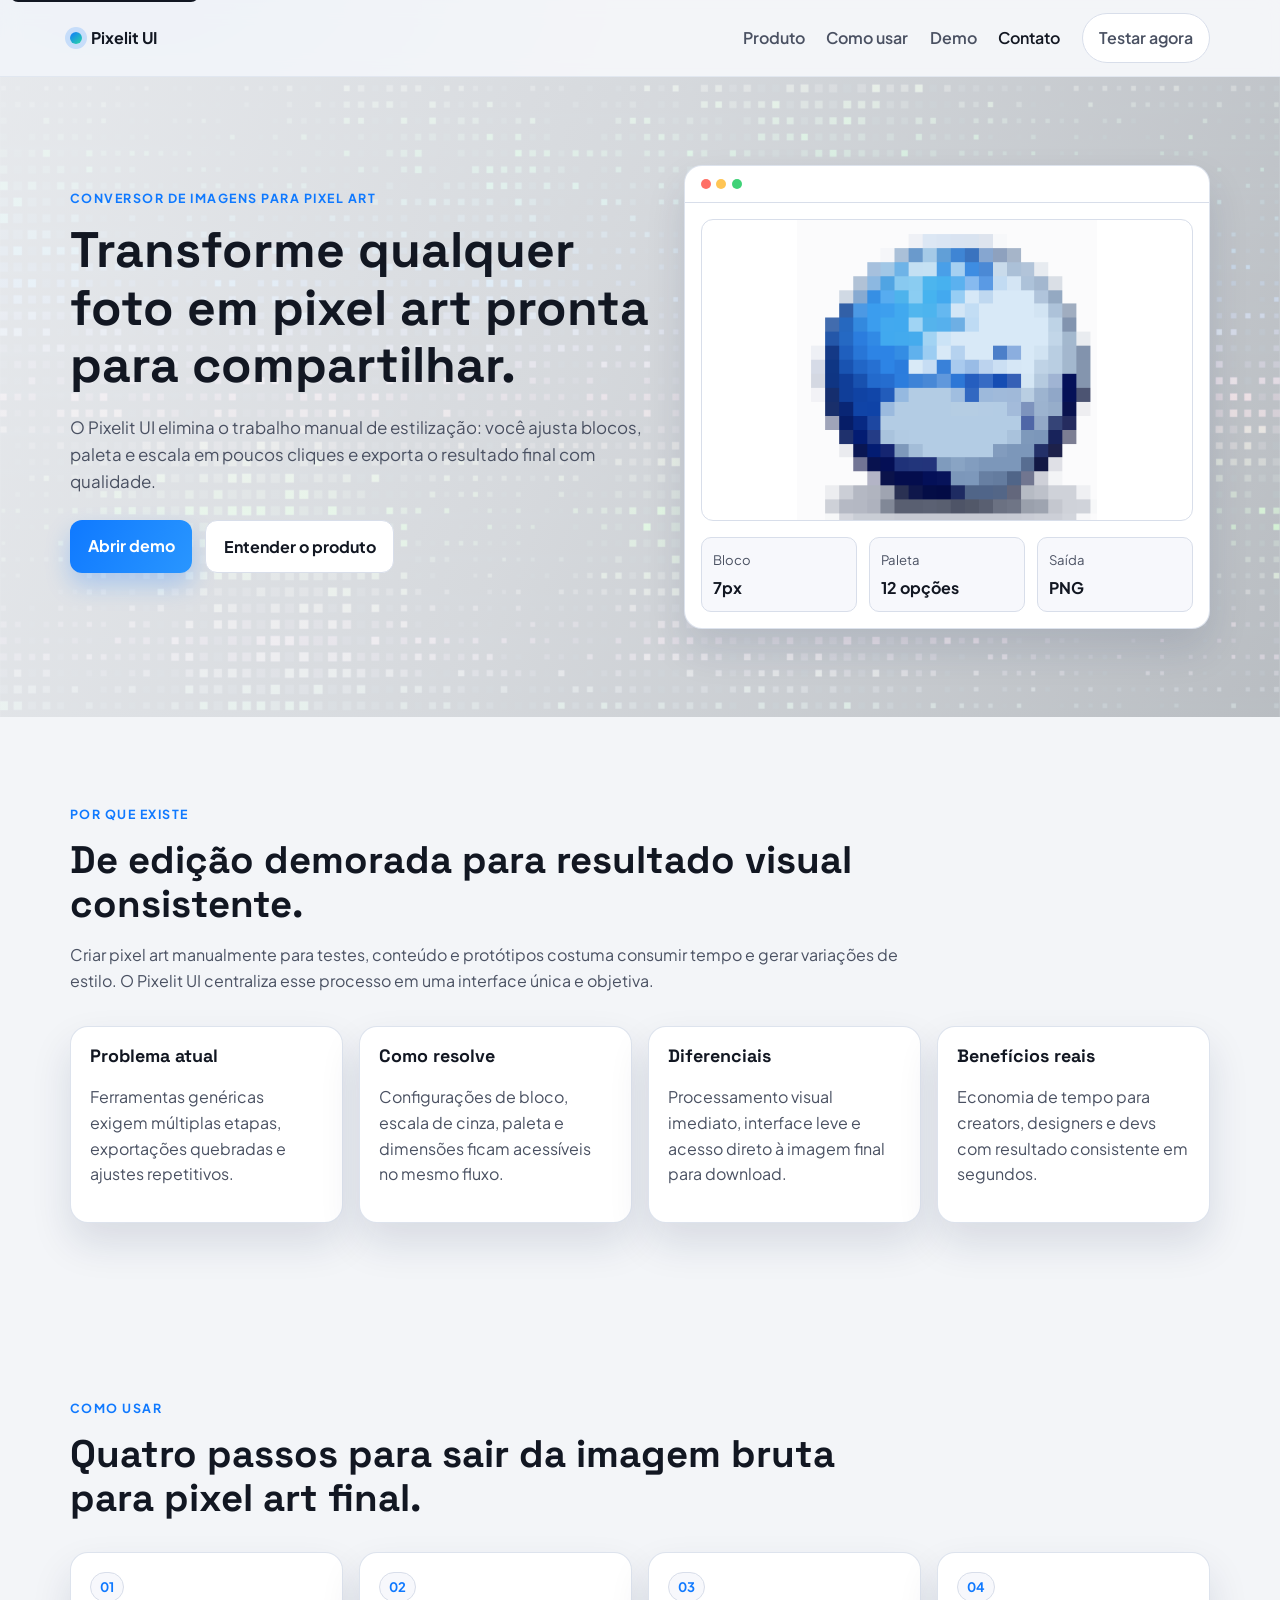
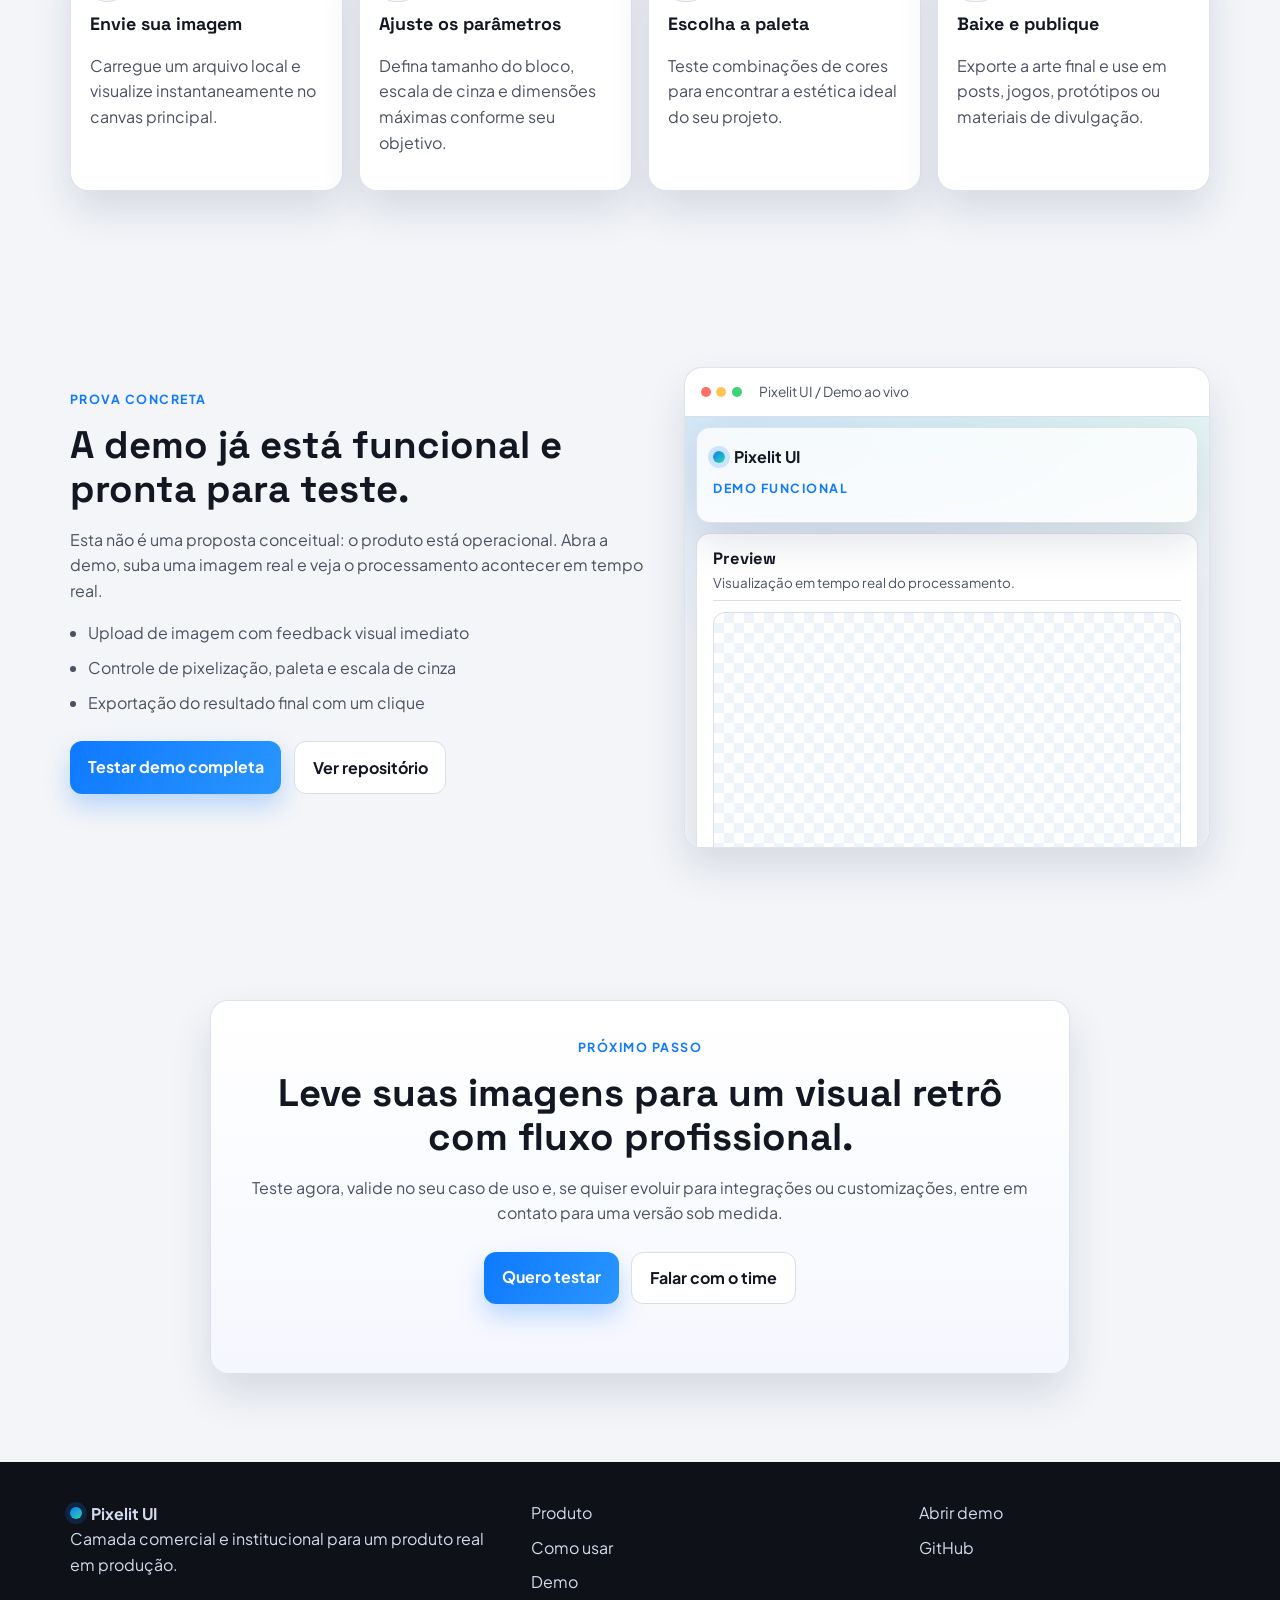
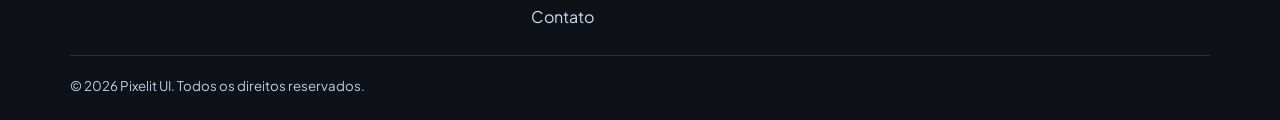
==== index.html @ 6e6c0944 "feat(ui): reformula landing e demo do Pixelit UI com foco em produto e conversão - cria landing page" ====
<!DOCTYPE html>
<html lang="pt-BR">
<head>
  <meta charset="UTF-8">
  <meta name="viewport" content="width=device-width, initial-scale=1.0">
  <title>Pixelit UI | Transforme imagens em pixel art em segundos</title>
  <meta name="description" content="Pixelit UI converte fotos em pixel art com controle de paleta, escala e exportação rápida. Teste a demo agora e veja o resultado em tempo real.">
  <meta name="robots" content="index, follow">
  <meta property="og:title" content="Pixelit UI | Conversor de imagens para pixel art">
  <meta property="og:description" content="Converta imagens em pixel art com qualidade, controle visual e fluxo simples.">
  <meta property="og:type" content="website">
  <meta property="og:url" content="https://example.com">
  <meta property="og:image" content="img/hero/Result.png">
  <meta name="twitter:card" content="summary_large_image">
  <meta name="theme-color" content="#0e1118">
  <link rel="icon" href="favicon.ico">
  <link rel="preconnect" href="https://fonts.googleapis.com">
  <link rel="preconnect" href="https://fonts.gstatic.com" crossorigin>
  <link href="https://fonts.googleapis.com/css2?family=Plus+Jakarta+Sans:wght@400;500;600;700;800&family=Space+Grotesk:wght@600;700&display=swap" rel="stylesheet">
  <link rel="stylesheet" href="style.css">
  <script src="script.js" defer></script>
</head>
<body>
  <a class="skip-link" href="#main-content">Pular para o conteúdo</a>

  <header class="site-header" id="topo">
    <div class="container nav-wrap">
      <a href="#topo" class="brand" aria-label="Página inicial Pixelit UI">
        <span class="brand-dot" aria-hidden="true"></span>
        <span>Pixelit UI</span>
      </a>

      <button class="menu-toggle" type="button" aria-expanded="false" aria-controls="menu-principal" aria-label="Abrir menu">
        <span></span><span></span><span></span>
      </button>

      <nav id="menu-principal" class="main-nav" aria-label="Navegação principal">
        <a href="#about">Produto</a>
        <a href="#how-to-use">Como usar</a>
        <a href="#demo">Demo</a>
        <a href="#contato">Contato</a>
        <a class="nav-cta" href="demo.html" target="_blank" rel="noopener">Testar agora</a>
      </nav>
    </div>
  </header>

  <main id="main-content">
    <section class="hero section" aria-labelledby="hero-title">
      <div class="container hero-grid">
        <div class="hero-copy reveal">
          <p class="eyebrow">Conversor de imagens para pixel art</p>
          <h1 id="hero-title">Transforme qualquer foto em pixel art pronta para compartilhar.</h1>
          <p class="hero-subtitle">
            O Pixelit UI elimina o trabalho manual de estilização: você ajusta blocos, paleta e escala em poucos cliques e exporta o resultado final com qualidade.
          </p>
          <div class="hero-actions">
            <a class="btn btn-primary" href="demo.html" target="_blank" rel="noopener">Abrir demo</a>
            <a class="btn btn-ghost" href="#about">Entender o produto</a>
          </div>
        </div>

        <div class="hero-visual reveal">
          <article class="product-card" aria-label="Prévia do produto Pixelit UI">
            <div class="product-card-head">
              <span></span><span></span><span></span>
            </div>
            <div class="product-card-body">
              <div class="mini-preview">
                <img src="img/hero/Result.png" alt="Resultado visual do Pixelit UI com estilo pixel art">
              </div>
              <div class="mini-stats">
                <div>
                  <p>Bloco</p>
                  <strong>7px</strong>
                </div>
                <div>
                  <p>Paleta</p>
                  <strong>12 opções</strong>
                </div>
                <div>
                  <p>Saída</p>
                  <strong>PNG</strong>
                </div>
              </div>
            </div>
          </article>
        </div>
      </div>
    </section>

    <section class="about section" id="about" aria-labelledby="about-title">
      <div class="container">
        <div class="section-head reveal">
          <p class="eyebrow">Por que existe</p>
          <h2 id="about-title">De edição demorada para resultado visual consistente.</h2>
          <p>
            Criar pixel art manualmente para testes, conteúdo e protótipos costuma consumir tempo e gerar variações de estilo. O Pixelit UI centraliza esse processo em uma interface única e objetiva.
          </p>
        </div>

        <div class="about-grid">
          <article class="about-card reveal">
            <h3>Problema atual</h3>
            <p>Ferramentas genéricas exigem múltiplas etapas, exportações quebradas e ajustes repetitivos.</p>
          </article>
          <article class="about-card reveal">
            <h3>Como resolve</h3>
            <p>Configurações de bloco, escala de cinza, paleta e dimensões ficam acessíveis no mesmo fluxo.</p>
          </article>
          <article class="about-card reveal">
            <h3>Diferenciais</h3>
            <p>Processamento visual imediato, interface leve e acesso direto à imagem final para download.</p>
          </article>
          <article class="about-card reveal">
            <h3>Benefícios reais</h3>
            <p>Economia de tempo para creators, designers e devs com resultado consistente em segundos.</p>
          </article>
        </div>
      </div>
    </section>

    <section class="how-to-use section" id="how-to-use" aria-labelledby="how-title">
      <div class="container">
        <div class="section-head reveal">
          <p class="eyebrow">Como usar</p>
          <h2 id="how-title">Quatro passos para sair da imagem bruta para pixel art final.</h2>
        </div>

        <ol class="steps" aria-label="Passos para usar o Pixelit UI">
          <li class="step reveal">
            <span class="step-number">01</span>
            <h3>Envie sua imagem</h3>
            <p>Carregue um arquivo local e visualize instantaneamente no canvas principal.</p>
          </li>
          <li class="step reveal">
            <span class="step-number">02</span>
            <h3>Ajuste os parâmetros</h3>
            <p>Defina tamanho do bloco, escala de cinza e dimensões máximas conforme seu objetivo.</p>
          </li>
          <li class="step reveal">
            <span class="step-number">03</span>
            <h3>Escolha a paleta</h3>
            <p>Teste combinações de cores para encontrar a estética ideal do seu projeto.</p>
          </li>
          <li class="step reveal">
            <span class="step-number">04</span>
            <h3>Baixe e publique</h3>
            <p>Exporte a arte final e use em posts, jogos, protótipos ou materiais de divulgação.</p>
          </li>
        </ol>
      </div>
    </section>

    <section class="demo section" id="demo" aria-labelledby="demo-title">
      <div class="container demo-grid">
        <div class="demo-copy reveal">
          <p class="eyebrow">Prova concreta</p>
          <h2 id="demo-title">A demo já está funcional e pronta para teste.</h2>
          <p>
            Esta não é uma proposta conceitual: o produto está operacional. Abra a demo, suba uma imagem real e veja o processamento acontecer em tempo real.
          </p>
          <ul class="demo-list">
            <li>Upload de imagem com feedback visual imediato</li>
            <li>Controle de pixelização, paleta e escala de cinza</li>
            <li>Exportação do resultado final com um clique</li>
          </ul>
          <div class="hero-actions">
            <a class="btn btn-primary" href="demo.html" target="_blank" rel="noopener">Testar demo completa</a>
            <a class="btn btn-ghost" href="https://github.com/arcosbr/pixelit-ui" target="_blank" rel="noopener">Ver repositório</a>
          </div>
        </div>

        <div class="demo-preview reveal">
          <div class="preview-shell">
            <div class="preview-head">
              <span></span><span></span><span></span>
              <p>Pixelit UI / Demo ao vivo</p>
            </div>
            <iframe
              src="demo.html"
              title="Demo funcional do Pixelit UI"
              loading="lazy"
              referrerpolicy="no-referrer"
            ></iframe>
          </div>
        </div>
      </div>
    </section>

    <section class="final-cta section" id="contato" aria-labelledby="cta-title">
      <div class="container reveal">
        <div class="cta-box">
          <p class="eyebrow">Próximo passo</p>
          <h2 id="cta-title">Leve suas imagens para um visual retrô com fluxo profissional.</h2>
          <p>
            Teste agora, valide no seu caso de uso e, se quiser evoluir para integrações ou customizações, entre em contato para uma versão sob medida.
          </p>
          <div class="hero-actions">
            <a class="btn btn-primary" href="demo.html" target="_blank" rel="noopener">Quero testar</a>
            <a class="btn btn-ghost" href="mailto:contato@pixelitui.dev">Falar com o time</a>
          </div>
        </div>
      </div>
    </section>
  </main>

  <footer class="site-footer">
    <div class="container footer-grid">
      <div>
        <a href="#topo" class="brand footer-brand">
          <span class="brand-dot" aria-hidden="true"></span>
          <span>Pixelit UI</span>
        </a>
        <p>Camada comercial e institucional para um produto real em produção.</p>
      </div>

      <nav aria-label="Links rápidos" class="footer-links">
        <a href="#about">Produto</a>
        <a href="#how-to-use">Como usar</a>
        <a href="#demo">Demo</a>
        <a href="#contato">Contato</a>
      </nav>

      <div class="footer-meta">
        <a href="demo.html" target="_blank" rel="noopener">Abrir demo</a>
        <a href="https://github.com/arcosbr/pixelit-ui" target="_blank" rel="noopener">GitHub</a>
      </div>
    </div>
    <div class="container copyright">
      <small>© <span id="current-year"></span> Pixelit UI. Todos os direitos reservados.</small>
    </div>
  </footer>
</body>
</html>
---- style.css ----
:root {
  --bg: #f3f5f8;
  --surface: #ffffff;
  --surface-soft: #f7f8fc;
  --ink: #121722;
  --ink-soft: #4a5162;
  --line: #d8deea;
  --primary: #0f79ff;
  --primary-dark: #0b57b8;
  --accent: #2bd8a3;
  --radius: 18px;
  --radius-sm: 12px;
  --shadow: 0 20px 40px rgba(13, 31, 74, 0.12);
  --container: 1140px;
}

* {
  box-sizing: border-box;
}

html {
  scroll-behavior: smooth;
}

body {
  margin: 0;
  font-family: "Plus Jakarta Sans", "Segoe UI", sans-serif;
  color: var(--ink);
  background:
    radial-gradient(1400px 500px at 80% -10%, rgba(43, 216, 163, 0.14), transparent 50%),
    radial-gradient(900px 400px at 10% 0%, rgba(15, 121, 255, 0.13), transparent 55%),
    var(--bg);
  line-height: 1.6;
}

img,
iframe {
  max-width: 100%;
  display: block;
}

a {
  color: inherit;
}

.skip-link {
  position: absolute;
  top: -40px;
  left: 10px;
  background: var(--ink);
  color: #fff;
  padding: 8px 12px;
  border-radius: 8px;
  z-index: 1000;
}

.skip-link:focus {
  top: 10px;
}

.container {
  width: min(100% - 2.5rem, var(--container));
  margin-inline: auto;
}

.section {
  padding: 5.5rem 0;
}

.eyebrow {
  font-size: 0.78rem;
  letter-spacing: 0.12em;
  text-transform: uppercase;
  color: var(--primary);
  margin: 0 0 0.8rem;
  font-weight: 700;
}

h1,
h2,
h3 {
  font-family: "Space Grotesk", "Trebuchet MS", sans-serif;
  line-height: 1.15;
  margin-top: 0;
}

h1 {
  font-size: clamp(2rem, 3.9vw, 3.6rem);
  margin-bottom: 1.2rem;
}

h2 {
  font-size: clamp(1.7rem, 3vw, 2.5rem);
  margin-bottom: 1rem;
}

p {
  color: var(--ink-soft);
  margin-top: 0;
}

.site-header {
  position: sticky;
  top: 0;
  z-index: 200;
  border-bottom: 1px solid rgba(216, 222, 234, 0.6);
  backdrop-filter: blur(10px);
  background: rgba(243, 245, 248, 0.83);
}

.nav-wrap {
  min-height: 76px;
  display: flex;
  align-items: center;
  justify-content: space-between;
  gap: 1rem;
}

.brand {
  text-decoration: none;
  font-weight: 700;
  display: inline-flex;
  align-items: center;
  gap: 0.55rem;
}

.brand-dot {
  width: 12px;
  aspect-ratio: 1;
  border-radius: 50%;
  background: linear-gradient(140deg, var(--primary), var(--accent));
  box-shadow: 0 0 0 5px rgba(15, 121, 255, 0.18);
}

.main-nav {
  display: flex;
  align-items: center;
  gap: 1.35rem;
}

.main-nav a {
  text-decoration: none;
  color: var(--ink-soft);
  font-weight: 600;
}

.main-nav a:hover,
.main-nav a.active {
  color: var(--ink);
}

.nav-cta {
  padding: 0.68rem 1rem;
  border-radius: 999px;
  border: 1px solid var(--line);
  background: var(--surface);
}

.menu-toggle {
  display: none;
  border: 1px solid var(--line);
  background: var(--surface);
  border-radius: 10px;
  width: 46px;
  height: 42px;
  cursor: pointer;
}

.menu-toggle span {
  display: block;
  width: 20px;
  height: 2px;
  background: var(--ink);
  margin: 4px auto;
}

.hero {
  position: relative;
  overflow: hidden;
  background-image:
    linear-gradient(110deg, rgba(243, 245, 248, 0.95) 0%, rgba(243, 245, 248, 0.88) 45%, rgba(243, 245, 248, 0.76) 100%),
    url("img/hero/Hero-Background.png");
  background-size: cover;
  background-position: center;
  background-repeat: no-repeat;
}

.hero-grid,
.demo-grid {
  display: grid;
  grid-template-columns: 1.05fr 0.95fr;
  gap: 2rem;
  align-items: center;
}

.hero-subtitle {
  font-size: 1.06rem;
  max-width: 60ch;
}

.hero-actions {
  display: flex;
  flex-wrap: wrap;
  gap: 0.8rem;
  margin: 1.6rem 0 2rem;
}

.btn {
  text-decoration: none;
  border-radius: 12px;
  padding: 0.78rem 1.1rem;
  font-weight: 700;
  transition: transform 0.25s ease, box-shadow 0.25s ease, background-color 0.25s ease;
}

.btn:hover {
  transform: translateY(-2px);
}

.btn-primary {
  background: linear-gradient(120deg, var(--primary), #2996ff);
  color: #fff;
  box-shadow: 0 12px 24px rgba(15, 121, 255, 0.26);
}

.btn-primary:hover {
  background: linear-gradient(120deg, #0d68dc, #2487ea);
}

.btn-ghost {
  border: 1px solid var(--line);
  background: var(--surface);
  color: var(--ink);
}

.hero-proof {
  list-style: none;
  display: grid;
  gap: 0.8rem;
  padding: 0;
  margin: 0;
}

.hero-proof li {
  background: rgba(255, 255, 255, 0.72);
  border: 1px solid var(--line);
  border-radius: var(--radius-sm);
  padding: 0.8rem 0.95rem;
  display: grid;
  gap: 0.2rem;
}

.hero-proof strong {
  font-size: 0.94rem;
}

.hero-proof span {
  color: var(--ink-soft);
  font-size: 0.92rem;
}

.product-card,
.preview-shell,
.about-card,
.step,
.cta-box {
  border: 1px solid rgba(216, 222, 234, 0.85);
  background: var(--surface);
  border-radius: var(--radius);
  box-shadow: var(--shadow);
}

.product-card-head,
.preview-head {
  display: flex;
  align-items: center;
  gap: 0.35rem;
  padding: 0.8rem 1rem;
  border-bottom: 1px solid var(--line);
}

.product-card-head span,
.preview-head span {
  width: 10px;
  aspect-ratio: 1;
  border-radius: 50%;
}

.product-card-head span:nth-child(1),
.preview-head span:nth-child(1) {
  background: #ff6f66;
}

.product-card-head span:nth-child(2),
.preview-head span:nth-child(2) {
  background: #ffc554;
}

.product-card-head span:nth-child(3),
.preview-head span:nth-child(3) {
  background: #3fd277;
}

.product-card-body {
  padding: 1rem;
}

.mini-preview {
  display: flex;
  align-items: center;
  justify-content: center;
  min-height: 230px;
  border-radius: 12px;
  overflow: hidden;
  border: 1px solid var(--line);
  margin-bottom: 1rem;
}

.mini-preview img {
  width: 100%;
  max-width: 300px;
  object-fit: contain;
  object-position: center;
  margin: 0 auto;
}

.mini-stats {
  display: grid;
  grid-template-columns: repeat(3, 1fr);
  gap: 0.75rem;
}

.mini-stats div {
  background: var(--surface-soft);
  border: 1px solid var(--line);
  border-radius: 10px;
  padding: 0.7rem;
}

.mini-stats p {
  font-size: 0.82rem;
  margin-bottom: 0.3rem;
}

.section-head {
  max-width: 70ch;
  margin-bottom: 2rem;
}

.about-grid {
  display: grid;
  grid-template-columns: repeat(4, 1fr);
  gap: 1rem;
}

.about-card {
  padding: 1.2rem;
}

.about-card h3,
.step h3 {
  font-size: 1.12rem;
}

.steps {
  list-style: none;
  padding: 0;
  margin: 0;
  display: grid;
  grid-template-columns: repeat(4, 1fr);
  gap: 1rem;
}

.step {
  padding: 1.2rem;
  position: relative;
}

.step-number {
  display: inline-flex;
  margin-bottom: 0.8rem;
  font-size: 0.82rem;
  border: 1px solid var(--line);
  border-radius: 999px;
  padding: 0.2rem 0.55rem;
  font-weight: 700;
  color: var(--primary);
  background: var(--surface-soft);
}

.demo-list {
  padding-left: 1.1rem;
  margin: 1rem 0 0;
}

.demo-list li {
  margin-bottom: 0.6rem;
  color: var(--ink-soft);
}

.preview-head {
  justify-content: flex-start;
}

.preview-head p {
  margin: 0 0 0 0.7rem;
  font-size: 0.86rem;
  color: var(--ink-soft);
}

.preview-shell iframe {
  width: 100%;
  min-height: 430px;
  border: 0;
  border-radius: 0 0 var(--radius) var(--radius);
  background: #fff;
}

.final-cta {
  padding-top: 4rem;
}

.final-cta .hero-actions {
  justify-content: center;
}

.cta-box {
  text-align: center;
  padding: 2.3rem;
  max-width: 860px;
  margin: 0 auto;
  background:
    linear-gradient(180deg, rgba(255, 255, 255, 0.98), rgba(245, 247, 254, 0.98));
}

.site-footer {
  background: #0e1118;
  color: #c4cbe0;
  padding-top: 2.4rem;
}

.footer-grid {
  display: grid;
  grid-template-columns: 1.2fr 1fr 0.8fr;
  gap: 1.5rem;
  padding-bottom: 1.6rem;
}

.footer-brand,
.site-footer p,
.footer-links a,
.footer-meta a {
  color: #d5dbee;
}

.footer-links,
.footer-meta {
  display: flex;
  flex-direction: column;
  gap: 0.55rem;
}

.footer-links a,
.footer-meta a {
  text-decoration: none;
}

.footer-links a:hover,
.footer-meta a:hover {
  color: #fff;
}

.copyright {
  border-top: 1px solid rgba(94, 108, 147, 0.35);
  padding: 1rem 0 1.4rem;
}

.reveal {
  opacity: 0;
  transform: translateY(14px);
  transition: opacity 0.55s ease, transform 0.55s ease;
}

.reveal.is-visible {
  opacity: 1;
  transform: translateY(0);
}

@media (max-width: 1080px) {
  .about-grid,
  .steps {
    grid-template-columns: repeat(2, 1fr);
  }

  .hero-grid,
  .demo-grid,
  .footer-grid {
    grid-template-columns: 1fr;
  }
}

@media (max-width: 760px) {
  .section {
    padding: 4.4rem 0;
  }

  .menu-toggle {
    display: block;
  }

  .main-nav {
    position: absolute;
    top: 76px;
    left: 0;
    right: 0;
    padding: 1rem 1.2rem;
    background: var(--surface);
    border-bottom: 1px solid var(--line);
    display: grid;
    gap: 0.8rem;
    transform: scaleY(0);
    transform-origin: top;
    opacity: 0;
    pointer-events: none;
    transition: transform 0.2s ease, opacity 0.2s ease;
  }

  .main-nav.open {
    transform: scaleY(1);
    opacity: 1;
    pointer-events: auto;
  }

  .steps,
  .about-grid {
    grid-template-columns: 1fr;
  }

  .cta-box {
    padding: 1.5rem;
    text-align: left;
  }

  .preview-shell iframe {
    min-height: 360px;
  }
}
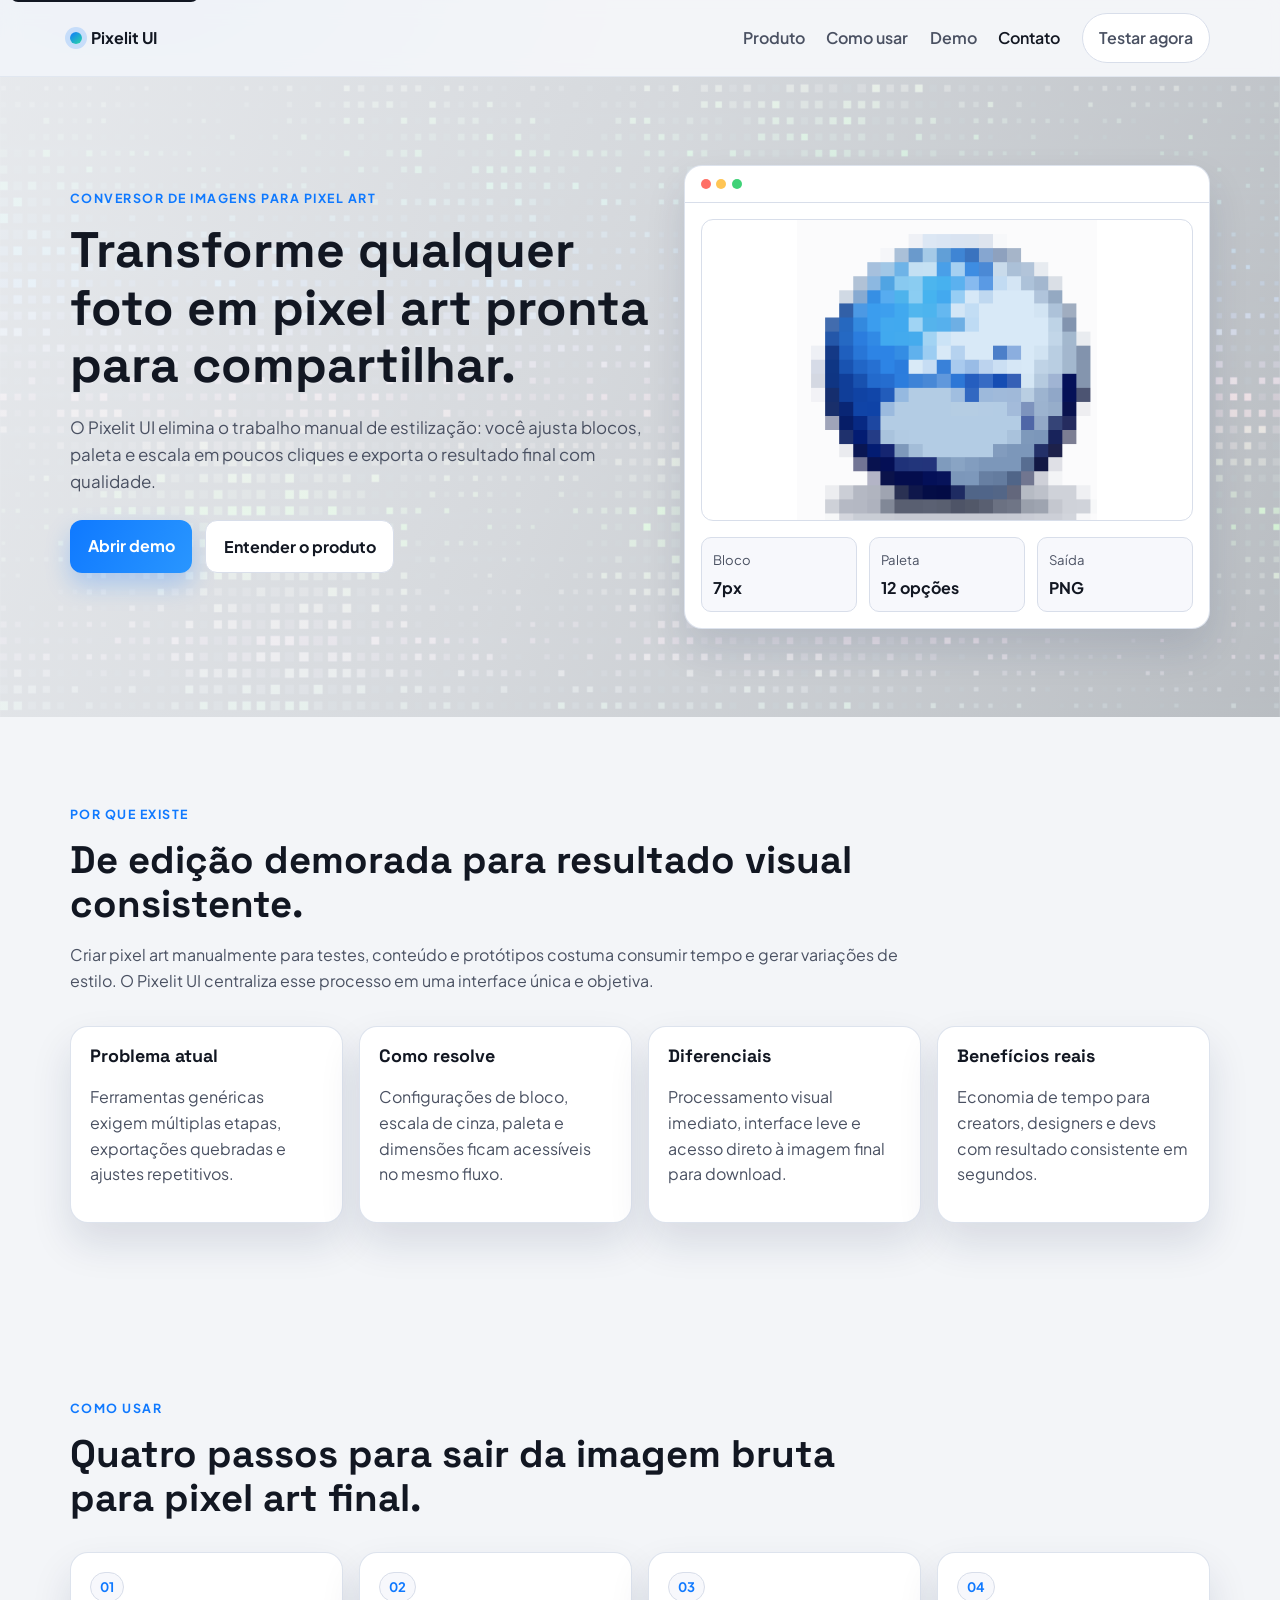
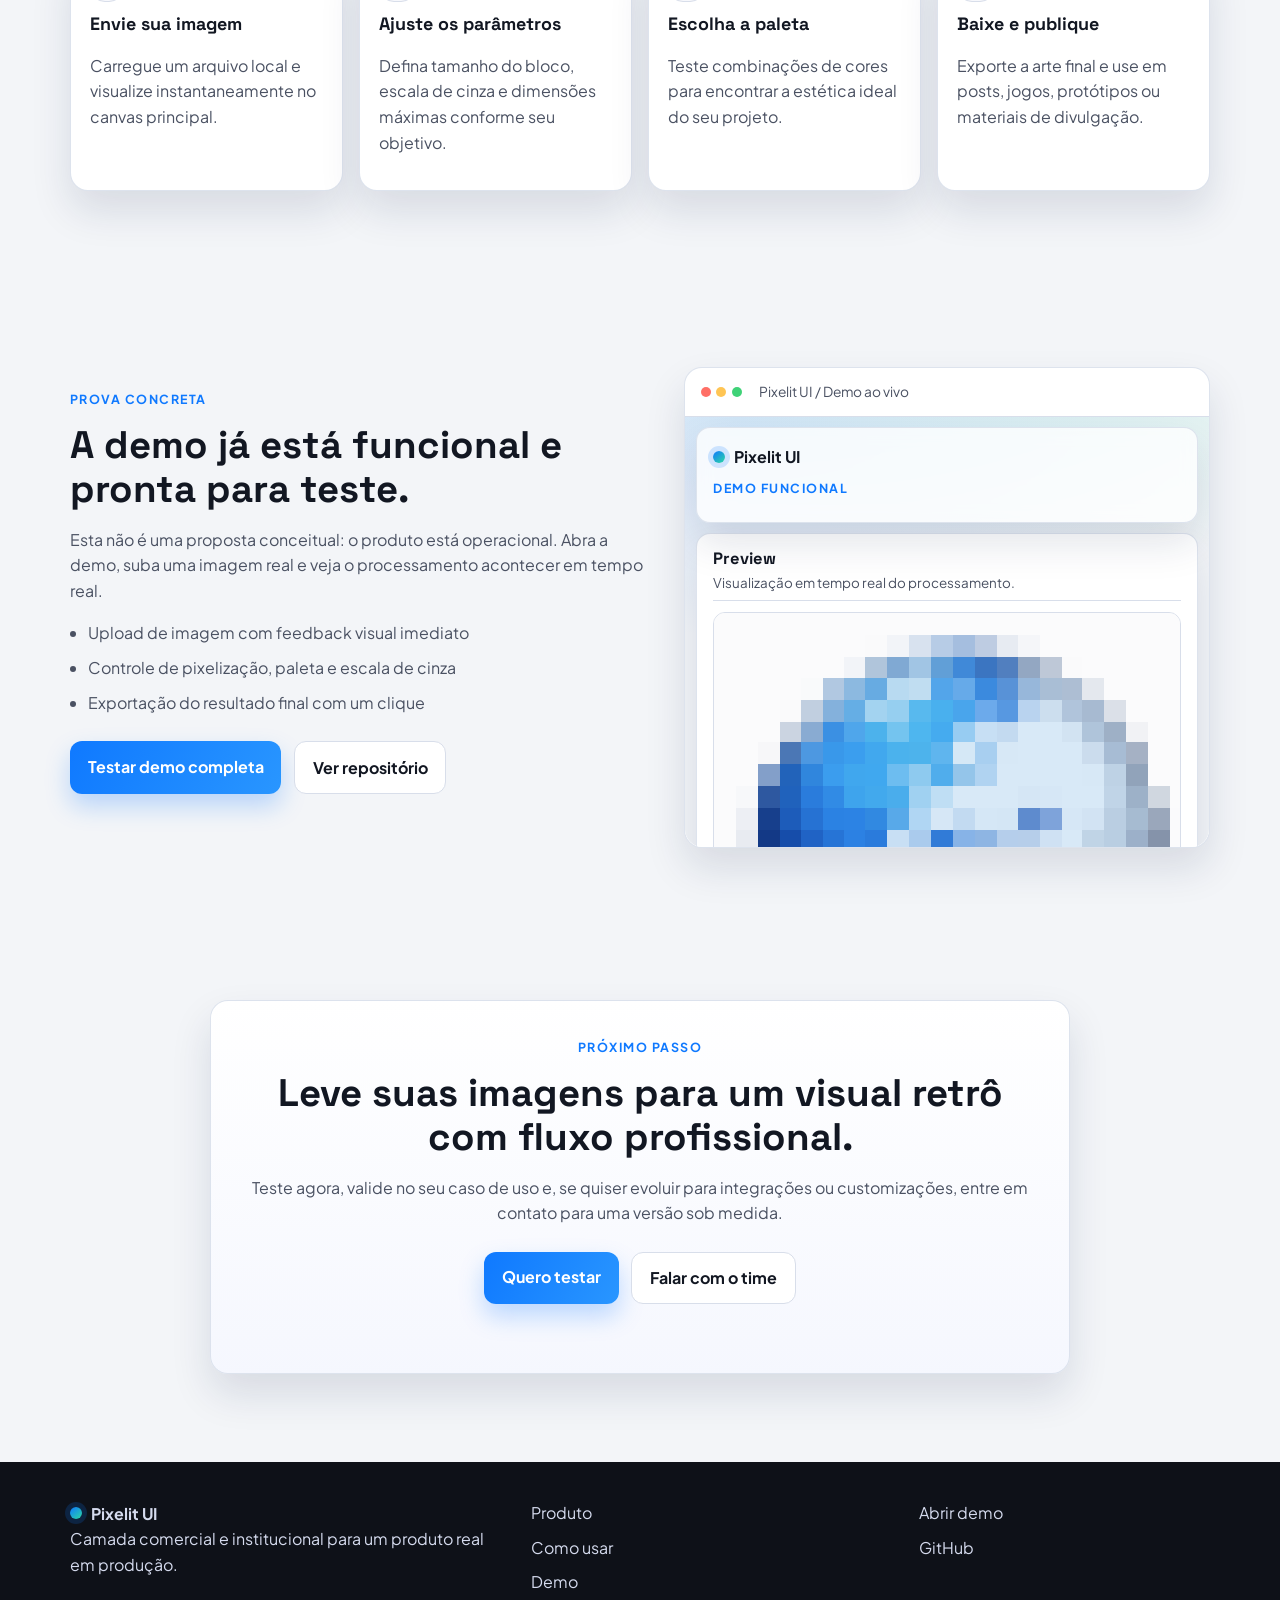
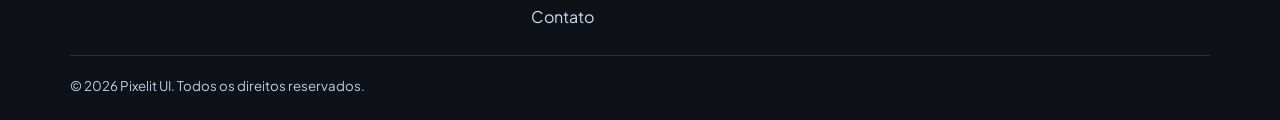
==== commit 2b02c12d: "chore(ci): configura deploy automático no GitHub Pages com redirect para landing - adiciona workflow" ====
--- a/index.html
+++ b/index.html
@@ -3,232 +3,13 @@
 <head>
   <meta charset="UTF-8">
   <meta name="viewport" content="width=device-width, initial-scale=1.0">
-  <title>Pixelit UI | Transforme imagens em pixel art em segundos</title>
-  <meta name="description" content="Pixelit UI converte fotos em pixel art com controle de paleta, escala e exportação rápida. Teste a demo agora e veja o resultado em tempo real.">
-  <meta name="robots" content="index, follow">
-  <meta property="og:title" content="Pixelit UI | Conversor de imagens para pixel art">
-  <meta property="og:description" content="Converta imagens em pixel art com qualidade, controle visual e fluxo simples.">
-  <meta property="og:type" content="website">
-  <meta property="og:url" content="https://example.com">
-  <meta property="og:image" content="img/hero/Result.png">
-  <meta name="twitter:card" content="summary_large_image">
-  <meta name="theme-color" content="#0e1118">
-  <link rel="icon" href="favicon.ico">
-  <link rel="preconnect" href="https://fonts.googleapis.com">
-  <link rel="preconnect" href="https://fonts.gstatic.com" crossorigin>
-  <link href="https://fonts.googleapis.com/css2?family=Plus+Jakarta+Sans:wght@400;500;600;700;800&family=Space+Grotesk:wght@600;700&display=swap" rel="stylesheet">
-  <link rel="stylesheet" href="style.css">
-  <script src="script.js" defer></script>
+  <meta http-equiv="refresh" content="0; url=./landing/index.html">
+  <title>Redirecionando para Pixelit UI</title>
+  <script>
+    window.location.replace('./landing/index.html');
+  </script>
 </head>
 <body>
-  <a class="skip-link" href="#main-content">Pular para o conteúdo</a>
-
-  <header class="site-header" id="topo">
-    <div class="container nav-wrap">
-      <a href="#topo" class="brand" aria-label="Página inicial Pixelit UI">
-        <span class="brand-dot" aria-hidden="true"></span>
-        <span>Pixelit UI</span>
-      </a>
-
-      <button class="menu-toggle" type="button" aria-expanded="false" aria-controls="menu-principal" aria-label="Abrir menu">
-        <span></span><span></span><span></span>
-      </button>
-
-      <nav id="menu-principal" class="main-nav" aria-label="Navegação principal">
-        <a href="#about">Produto</a>
-        <a href="#how-to-use">Como usar</a>
-        <a href="#demo">Demo</a>
-        <a href="#contato">Contato</a>
-        <a class="nav-cta" href="demo.html" target="_blank" rel="noopener">Testar agora</a>
-      </nav>
-    </div>
-  </header>
-
-  <main id="main-content">
-    <section class="hero section" aria-labelledby="hero-title">
-      <div class="container hero-grid">
-        <div class="hero-copy reveal">
-          <p class="eyebrow">Conversor de imagens para pixel art</p>
-          <h1 id="hero-title">Transforme qualquer foto em pixel art pronta para compartilhar.</h1>
-          <p class="hero-subtitle">
-            O Pixelit UI elimina o trabalho manual de estilização: você ajusta blocos, paleta e escala em poucos cliques e exporta o resultado final com qualidade.
-          </p>
-          <div class="hero-actions">
-            <a class="btn btn-primary" href="demo.html" target="_blank" rel="noopener">Abrir demo</a>
-            <a class="btn btn-ghost" href="#about">Entender o produto</a>
-          </div>
-        </div>
-
-        <div class="hero-visual reveal">
-          <article class="product-card" aria-label="Prévia do produto Pixelit UI">
-            <div class="product-card-head">
-              <span></span><span></span><span></span>
-            </div>
-            <div class="product-card-body">
-              <div class="mini-preview">
-                <img src="img/hero/Result.png" alt="Resultado visual do Pixelit UI com estilo pixel art">
-              </div>
-              <div class="mini-stats">
-                <div>
-                  <p>Bloco</p>
-                  <strong>7px</strong>
-                </div>
-                <div>
-                  <p>Paleta</p>
-                  <strong>12 opções</strong>
-                </div>
-                <div>
-                  <p>Saída</p>
-                  <strong>PNG</strong>
-                </div>
-              </div>
-            </div>
-          </article>
-        </div>
-      </div>
-    </section>
-
-    <section class="about section" id="about" aria-labelledby="about-title">
-      <div class="container">
-        <div class="section-head reveal">
-          <p class="eyebrow">Por que existe</p>
-          <h2 id="about-title">De edição demorada para resultado visual consistente.</h2>
-          <p>
-            Criar pixel art manualmente para testes, conteúdo e protótipos costuma consumir tempo e gerar variações de estilo. O Pixelit UI centraliza esse processo em uma interface única e objetiva.
-          </p>
-        </div>
-
-        <div class="about-grid">
-          <article class="about-card reveal">
-            <h3>Problema atual</h3>
-            <p>Ferramentas genéricas exigem múltiplas etapas, exportações quebradas e ajustes repetitivos.</p>
-          </article>
-          <article class="about-card reveal">
-            <h3>Como resolve</h3>
-            <p>Configurações de bloco, escala de cinza, paleta e dimensões ficam acessíveis no mesmo fluxo.</p>
-          </article>
-          <article class="about-card reveal">
-            <h3>Diferenciais</h3>
-            <p>Processamento visual imediato, interface leve e acesso direto à imagem final para download.</p>
-          </article>
-          <article class="about-card reveal">
-            <h3>Benefícios reais</h3>
-            <p>Economia de tempo para creators, designers e devs com resultado consistente em segundos.</p>
-          </article>
-        </div>
-      </div>
-    </section>
-
-    <section class="how-to-use section" id="how-to-use" aria-labelledby="how-title">
-      <div class="container">
-        <div class="section-head reveal">
-          <p class="eyebrow">Como usar</p>
-          <h2 id="how-title">Quatro passos para sair da imagem bruta para pixel art final.</h2>
-        </div>
-
-        <ol class="steps" aria-label="Passos para usar o Pixelit UI">
-          <li class="step reveal">
-            <span class="step-number">01</span>
-            <h3>Envie sua imagem</h3>
-            <p>Carregue um arquivo local e visualize instantaneamente no canvas principal.</p>
-          </li>
-          <li class="step reveal">
-            <span class="step-number">02</span>
-            <h3>Ajuste os parâmetros</h3>
-            <p>Defina tamanho do bloco, escala de cinza e dimensões máximas conforme seu objetivo.</p>
-          </li>
-          <li class="step reveal">
-            <span class="step-number">03</span>
-            <h3>Escolha a paleta</h3>
-            <p>Teste combinações de cores para encontrar a estética ideal do seu projeto.</p>
-          </li>
-          <li class="step reveal">
-            <span class="step-number">04</span>
-            <h3>Baixe e publique</h3>
-            <p>Exporte a arte final e use em posts, jogos, protótipos ou materiais de divulgação.</p>
-          </li>
-        </ol>
-      </div>
-    </section>
-
-    <section class="demo section" id="demo" aria-labelledby="demo-title">
-      <div class="container demo-grid">
-        <div class="demo-copy reveal">
-          <p class="eyebrow">Prova concreta</p>
-          <h2 id="demo-title">A demo já está funcional e pronta para teste.</h2>
-          <p>
-            Esta não é uma proposta conceitual: o produto está operacional. Abra a demo, suba uma imagem real e veja o processamento acontecer em tempo real.
-          </p>
-          <ul class="demo-list">
-            <li>Upload de imagem com feedback visual imediato</li>
-            <li>Controle de pixelização, paleta e escala de cinza</li>
-            <li>Exportação do resultado final com um clique</li>
-          </ul>
-          <div class="hero-actions">
-            <a class="btn btn-primary" href="demo.html" target="_blank" rel="noopener">Testar demo completa</a>
-            <a class="btn btn-ghost" href="https://github.com/arcosbr/pixelit-ui" target="_blank" rel="noopener">Ver repositório</a>
-          </div>
-        </div>
-
-        <div class="demo-preview reveal">
-          <div class="preview-shell">
-            <div class="preview-head">
-              <span></span><span></span><span></span>
-              <p>Pixelit UI / Demo ao vivo</p>
-            </div>
-            <iframe
-              src="demo.html"
-              title="Demo funcional do Pixelit UI"
-              loading="lazy"
-              referrerpolicy="no-referrer"
-            ></iframe>
-          </div>
-        </div>
-      </div>
-    </section>
-
-    <section class="final-cta section" id="contato" aria-labelledby="cta-title">
-      <div class="container reveal">
-        <div class="cta-box">
-          <p class="eyebrow">Próximo passo</p>
-          <h2 id="cta-title">Leve suas imagens para um visual retrô com fluxo profissional.</h2>
-          <p>
-            Teste agora, valide no seu caso de uso e, se quiser evoluir para integrações ou customizações, entre em contato para uma versão sob medida.
-          </p>
-          <div class="hero-actions">
-            <a class="btn btn-primary" href="demo.html" target="_blank" rel="noopener">Quero testar</a>
-            <a class="btn btn-ghost" href="mailto:contato@pixelitui.dev">Falar com o time</a>
-          </div>
-        </div>
-      </div>
-    </section>
-  </main>
-
-  <footer class="site-footer">
-    <div class="container footer-grid">
-      <div>
-        <a href="#topo" class="brand footer-brand">
-          <span class="brand-dot" aria-hidden="true"></span>
-          <span>Pixelit UI</span>
-        </a>
-        <p>Camada comercial e institucional para um produto real em produção.</p>
-      </div>
-
-      <nav aria-label="Links rápidos" class="footer-links">
-        <a href="#about">Produto</a>
-        <a href="#how-to-use">Como usar</a>
-        <a href="#demo">Demo</a>
-        <a href="#contato">Contato</a>
-      </nav>
-
-      <div class="footer-meta">
-        <a href="demo.html" target="_blank" rel="noopener">Abrir demo</a>
-        <a href="https://github.com/arcosbr/pixelit-ui" target="_blank" rel="noopener">GitHub</a>
-      </div>
-    </div>
-    <div class="container copyright">
-      <small>© <span id="current-year"></span> Pixelit UI. Todos os direitos reservados.</small>
-    </div>
-  </footer>
+  <p>Redirecionando para <a href="./landing/index.html">landing do Pixelit UI</a>...</p>
 </body>
 </html>
